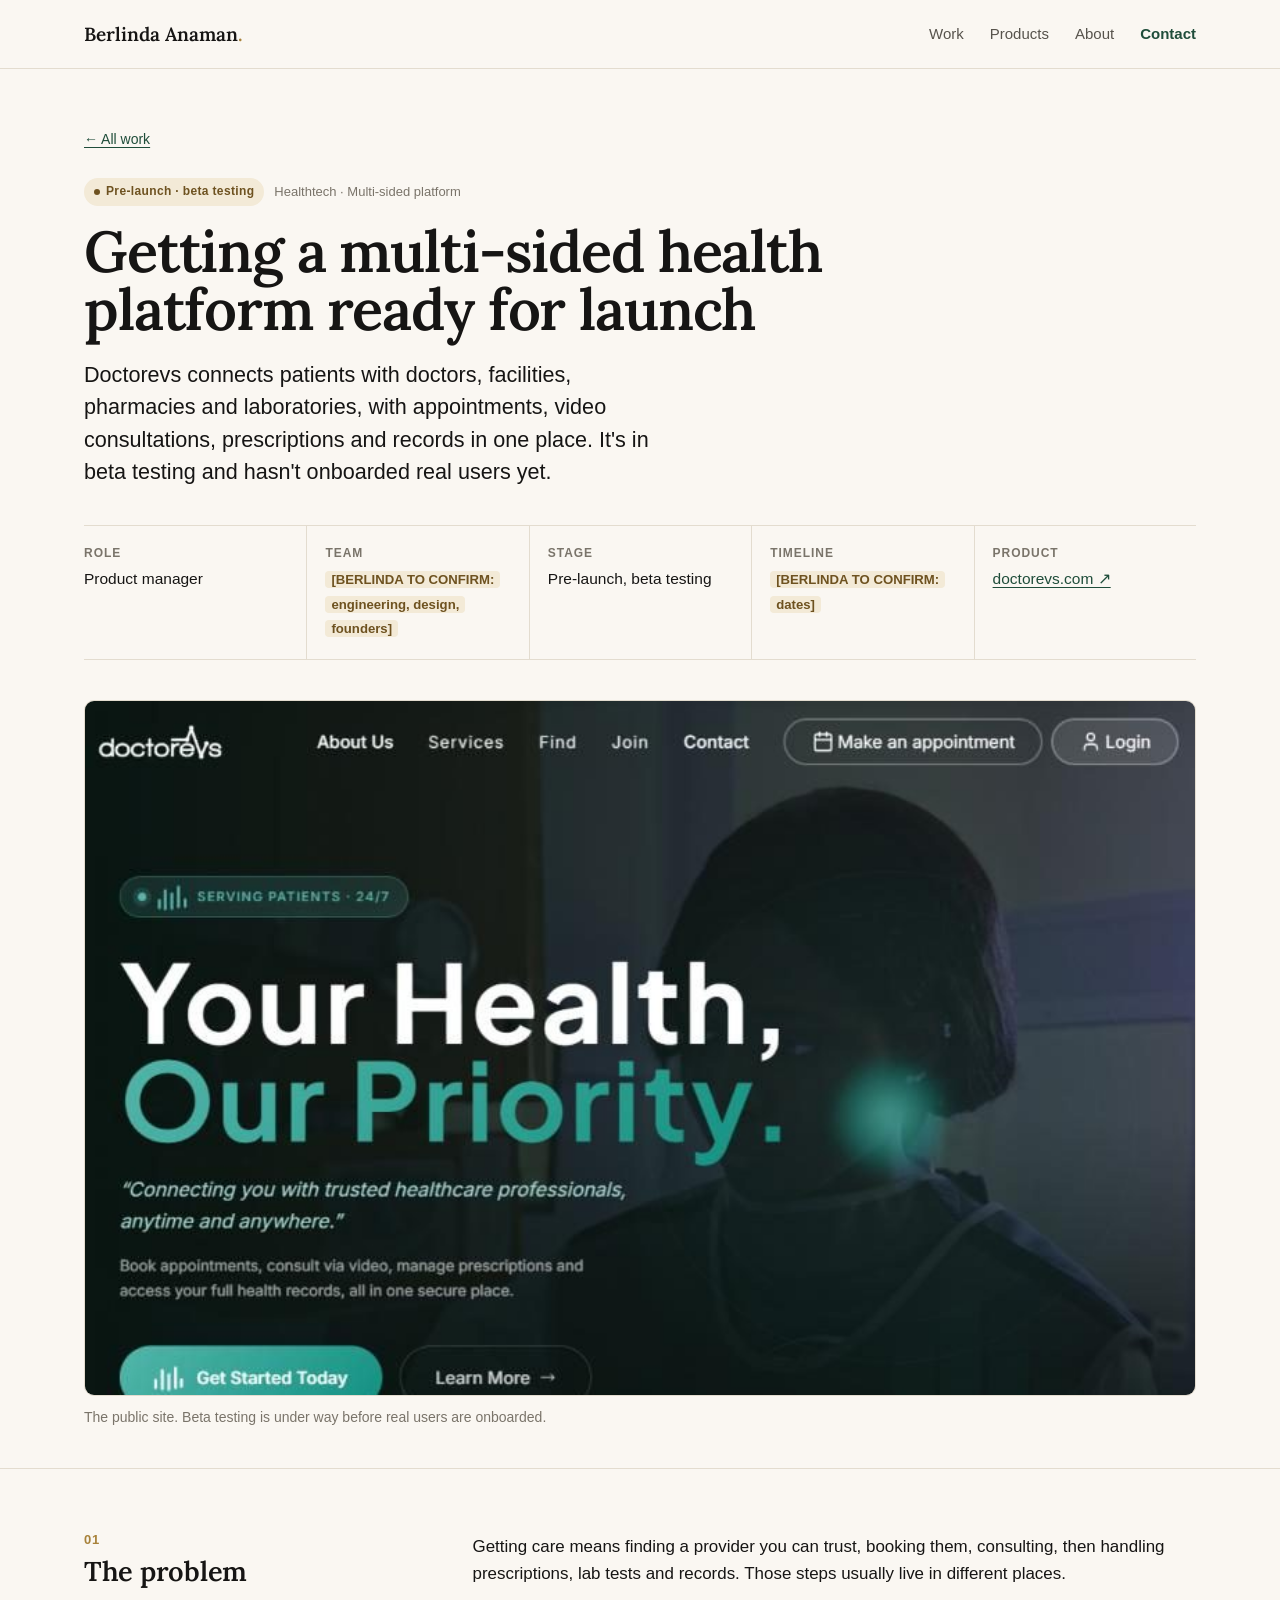
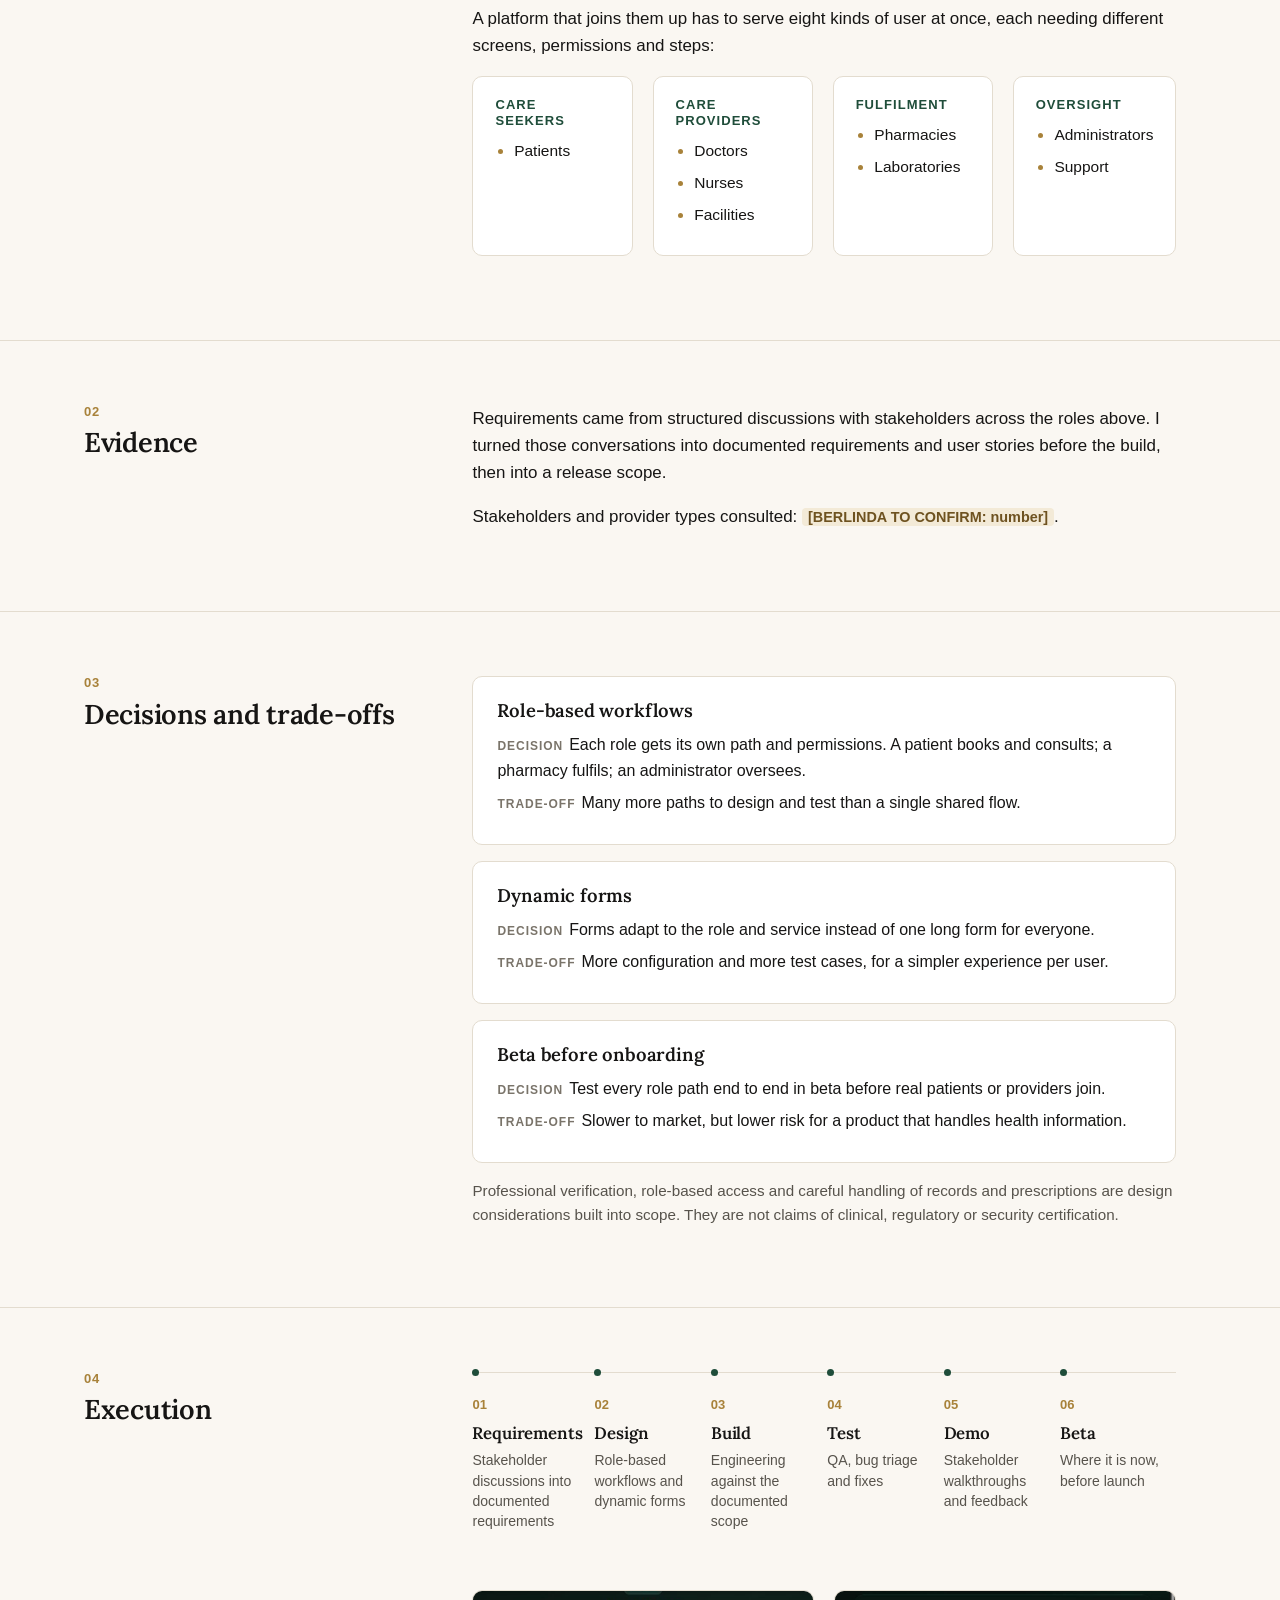
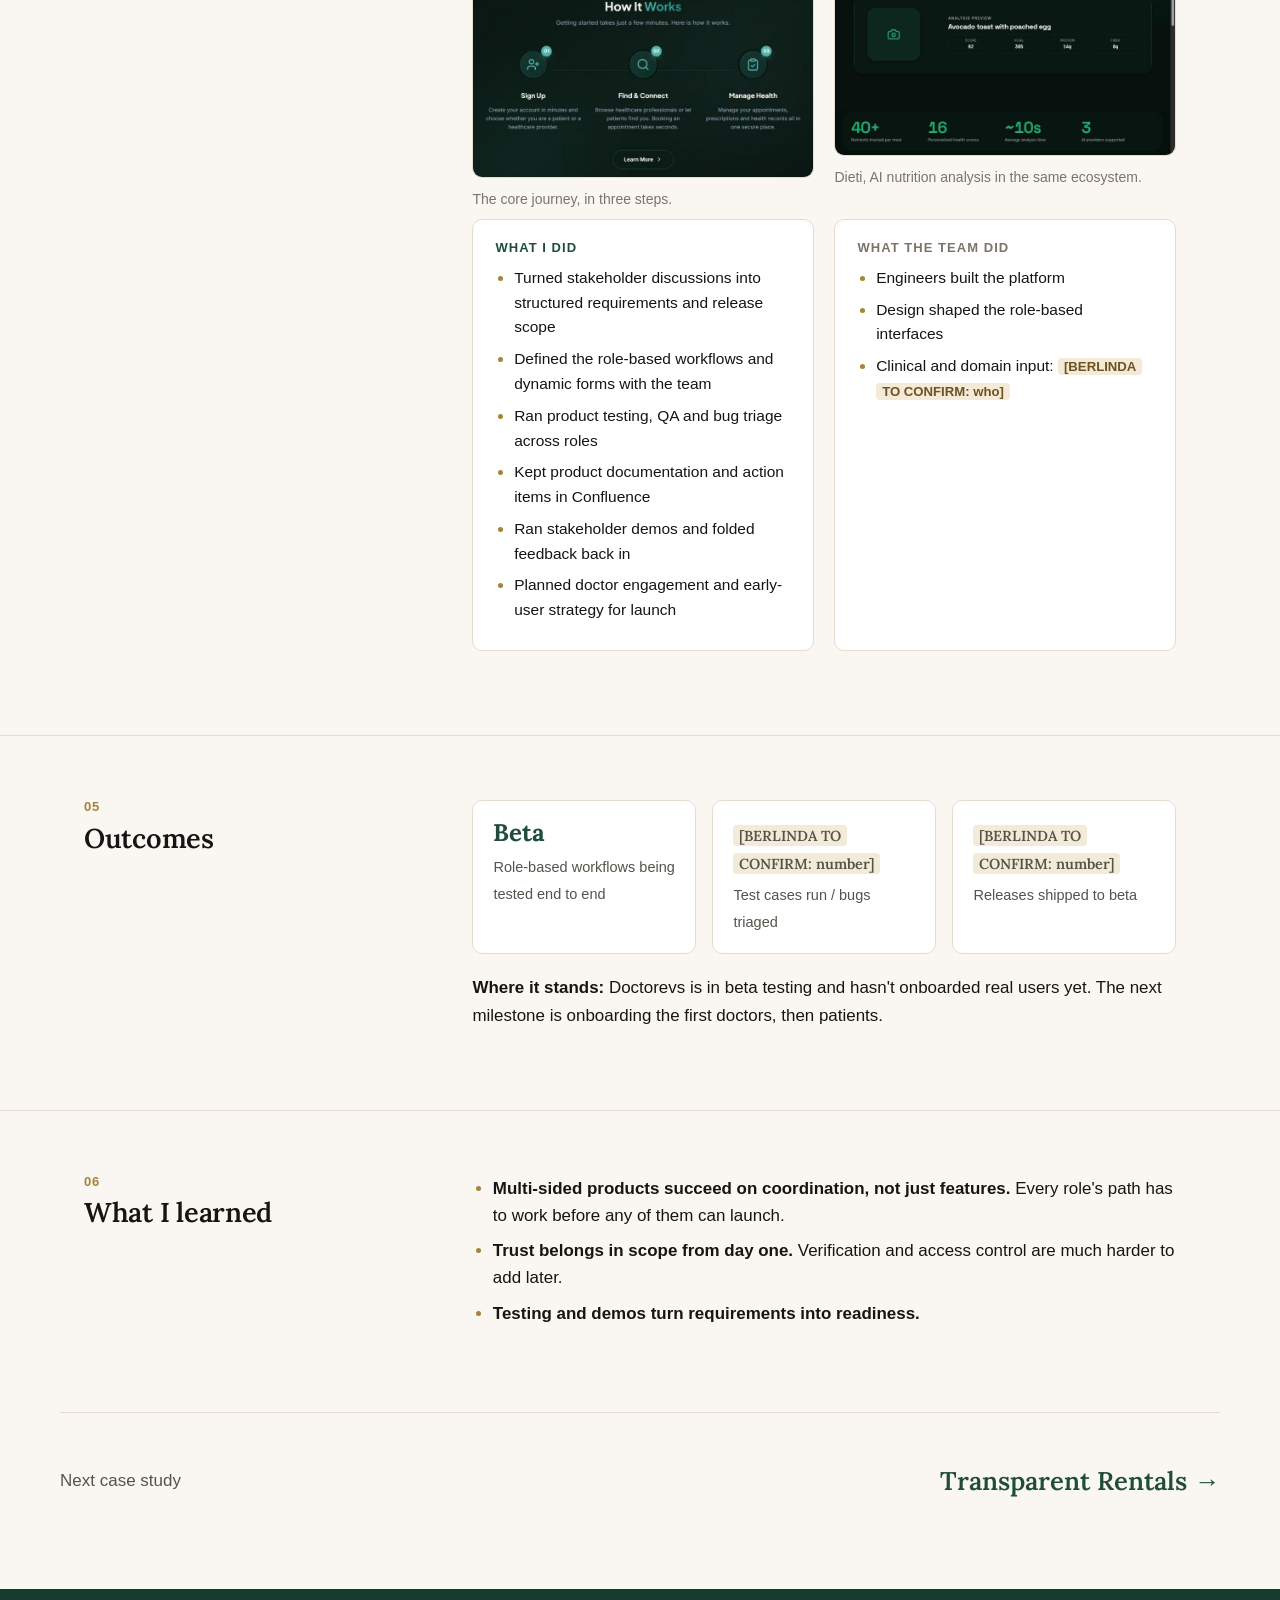
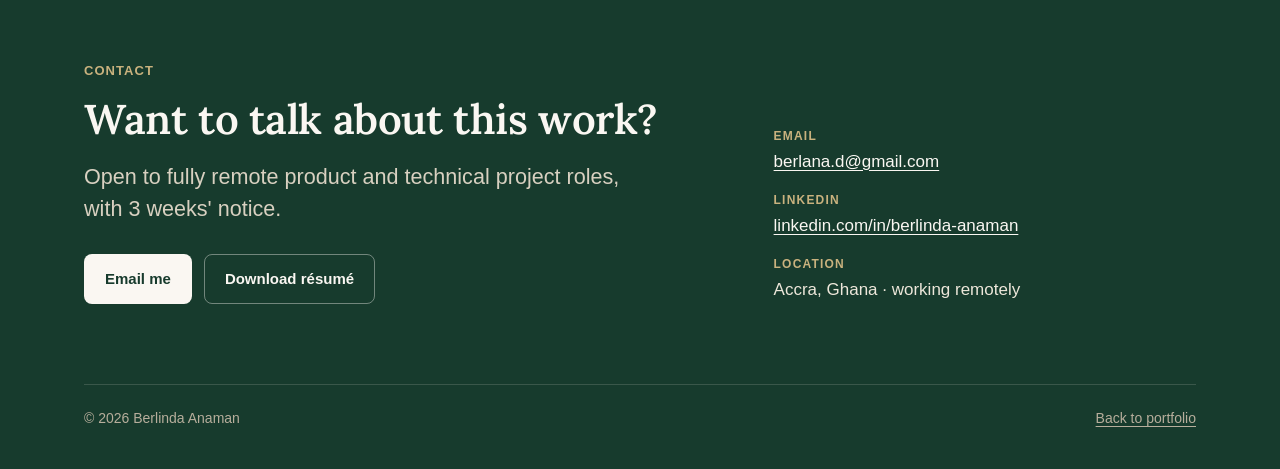
==== work/doctorevs/index.html @ 1538a053 "first commit" ====
<!doctype html>
<html lang="en">
<head>
<meta charset="utf-8">
<meta name="viewport" content="width=device-width, initial-scale=1">
<title>Doctorevs — Berlinda Anaman, PMP</title>
<meta name="description" content="Case study: product management for a multi-sided healthcare platform, from requirements through role-based workflows, testing and beta.">
<link rel="canonical" href="https://berlindaanaman.com/work/doctorevs/">
<meta name="theme-color" content="#FAF7F2">
<meta property="og:type" content="article">
<meta property="og:site_name" content="Berlinda Anaman">
<meta property="og:title" content="Doctorevs — Case study by Berlinda Anaman, PMP">
<meta property="og:description" content="Case study: product management for a multi-sided healthcare platform, from requirements through role-based workflows, testing and beta.">
<meta property="og:url" content="https://berlindaanaman.com/work/doctorevs/">
<meta property="og:image" content="https://berlindaanaman.com/assets/img/og.jpg">
<meta property="og:image:width" content="1200">
<meta property="og:image:height" content="630">
<meta name="twitter:card" content="summary_large_image">
<meta name="twitter:image" content="https://berlindaanaman.com/assets/img/og.jpg">
<link rel="icon" href="../../favicon.svg" type="image/svg+xml">
<link rel="apple-touch-icon" href="../../apple-touch-icon.png">
<link rel="preload" href="../../assets/fonts/lora-var.woff" as="font" type="font/woff" crossorigin>
<link rel="stylesheet" href="../../assets/css/style.css">
</head>
<body>
<a class="skip" href="#main">Skip to content</a>
<header class="site-header">
  <nav class="wrap nav" aria-label="Main">
    <a class="brand" href="../../">Berlinda Anaman<span>.</span></a>
    <ul>
      <li><a href="../../#work">Work</a></li>
      <li class="opt"><a href="../../#products">Products</a></li>
      <li><a href="../../#about">About</a></li>
      <li><a class="cta" href="#contact">Contact</a></li>
    </ul>
  </nav>
</header>
<main id="main">
<section class="cs-hero">
  <div class="wrap">
    <a class="crumb" href="../../#work">← All work</a>
    <div class="case-meta"><span class="badge pre">Pre-launch · beta testing</span><span class="sector">Healthtech · Multi-sided platform</span></div>
    <h1>Getting a multi-sided health platform ready for launch</h1>
    <p class="lede">Doctorevs connects patients with doctors, facilities, pharmacies and laboratories, with appointments, video consultations, prescriptions and records in one place. It's in beta testing and hasn't onboarded real users yet.</p>
    <dl class="facts"><div><dt>Role</dt><dd>Product manager</dd></div><div><dt>Team</dt><dd><span class="confirm">[BERLINDA TO CONFIRM: engineering, design, founders]</span></dd></div><div><dt>Stage</dt><dd>Pre-launch, beta testing</dd></div><div><dt>Timeline</dt><dd><span class="confirm">[BERLINDA TO CONFIRM: dates]</span></dd></div><div><dt>Product</dt><dd><a href="https://doctorevs.com/" target="_blank" rel="noopener">doctorevs.com ↗</a></dd></div></dl>
    <figure class="cs-figure" style="margin-top:40px">
      <div class="shot"><img src="../../assets/img/doctorevs.jpg" width="800" height="500" alt="Doctorevs homepage: book appointments, consult by video, manage prescriptions and health records"></div>
      <figcaption>The public site. Beta testing is under way before real users are onboarded.</figcaption>
    </figure>
  </div>
</section><section class="cs-section">
  <div class="wrap cs-grid">
    <h2><span class="num">01</span>The problem</h2>
    <div class="prose">
<p>Getting care means finding a provider you can trust, booking them, consulting, then handling prescriptions, lab tests and records. Those steps usually live in different places.</p>
<p>A platform that joins them up has to serve eight kinds of user at once, each needing different screens, permissions and steps:</p><div class="split eco">
<div><h3>Care seekers</h3><ul><li>Patients</li></ul></div>
<div><h3>Care providers</h3><ul><li>Doctors</li><li>Nurses</li><li>Facilities</li></ul></div>
<div><h3>Fulfilment</h3><ul><li>Pharmacies</li><li>Laboratories</li></ul></div>
<div><h3>Oversight</h3><ul><li>Administrators</li><li>Support</li></ul></div>
</div></div>
  </div>
</section><section class="cs-section">
  <div class="wrap cs-grid">
    <h2><span class="num">02</span>Evidence</h2>
    <div class="prose">
<p>Requirements came from structured discussions with stakeholders across the roles above. I turned those conversations into documented requirements and user stories before the build, then into a release scope.</p>
<p>Stakeholders and provider types consulted: <span class="confirm">[BERLINDA TO CONFIRM: number]</span>.</p></div>
  </div>
</section><section class="cs-section">
  <div class="wrap cs-grid">
    <h2><span class="num">03</span>Decisions and trade-offs</h2>
    <div class="prose"><div class="decision"><h3>Role-based workflows</h3><p><span class="k">Decision</span>Each role gets its own path and permissions. A patient books and consults; a pharmacy fulfils; an administrator oversees.</p><p><span class="k">Trade-off</span>Many more paths to design and test than a single shared flow.</p></div><div class="decision"><h3>Dynamic forms</h3><p><span class="k">Decision</span>Forms adapt to the role and service instead of one long form for everyone.</p><p><span class="k">Trade-off</span>More configuration and more test cases, for a simpler experience per user.</p></div><div class="decision"><h3>Beta before onboarding</h3><p><span class="k">Decision</span>Test every role path end to end in beta before real patients or providers join.</p><p><span class="k">Trade-off</span>Slower to market, but lower risk for a product that handles health information.</p></div><p class="muted" style="font-size:.95rem">Professional verification, role-based access and careful handling of records and prescriptions are design considerations built into scope. They are not claims of clinical, regulatory or security certification.</p></div>
  </div>
</section><section class="cs-section">
  <div class="wrap cs-grid">
    <h2><span class="num">04</span>Execution</h2>
    <div class="prose">
<ol class="steps six">
<li><h3>Requirements</h3><p>Stakeholder discussions into documented requirements</p></li>
<li><h3>Design</h3><p>Role-based workflows and dynamic forms</p></li>
<li><h3>Build</h3><p>Engineering against the documented scope</p></li>
<li><h3>Test</h3><p>QA, bug triage and fixes</p></li>
<li><h3>Demo</h3><p>Stakeholder walkthroughs and feedback</p></li>
<li><h3>Beta</h3><p>Where it is now, before launch</p></li>
</ol>
<div class="two-shots">
<figure><div class="shot"><img src="../../assets/img/doctorevs-how.jpg" width="800" height="438" alt="Doctorevs how it works: sign up, find and connect, manage health" loading="lazy"></div><figcaption>The core journey, in three steps.</figcaption></figure>
<figure><div class="shot"><img src="../../assets/img/dieti-analysis.jpg" width="800" height="385" alt="Dieti analysis preview showing a meal score, calories, protein and fibre" loading="lazy"></div><figcaption>Dieti, AI nutrition analysis in the same ecosystem.</figcaption></figure>
</div>
<div class="split"><div><h3>What I did</h3><ul><li>Turned stakeholder discussions into structured requirements and release scope</li><li>Defined the role-based workflows and dynamic forms with the team</li><li>Ran product testing, QA and bug triage across roles</li><li>Kept product documentation and action items in Confluence</li><li>Ran stakeholder demos and folded feedback back in</li><li>Planned doctor engagement and early-user strategy for launch</li></ul></div><div><h3 style="color:var(--faint)">What the team did</h3><ul><li>Engineers built the platform</li><li>Design shaped the role-based interfaces</li><li>Clinical and domain input: <span class="confirm">[BERLINDA TO CONFIRM: who]</span></li></ul></div></div></div>
  </div>
</section><section class="cs-section">
  <div class="wrap cs-grid">
    <h2><span class="num">05</span>Outcomes</h2>
    <div class="prose"><div class="outcomes"><div><b>Beta</b><span>Role-based workflows being tested end to end</span></div><div><b><span class="confirm">[BERLINDA TO CONFIRM: number]</span></b><span>Test cases run / bugs triaged</span></div><div><b><span class="confirm">[BERLINDA TO CONFIRM: number]</span></b><span>Releases shipped to beta</span></div></div>
<p><b>Where it stands:</b> Doctorevs is in beta testing and hasn't onboarded real users yet. The next milestone is onboarding the first doctors, then patients.</p></div>
  </div>
</section><section class="cs-section">
  <div class="wrap cs-grid">
    <h2><span class="num">06</span>What I learned</h2>
    <div class="prose">
<ul><li><b>Multi-sided products succeed on coordination, not just features.</b> Every role's path has to work before any of them can launch.</li>
<li><b>Trust belongs in scope from day one.</b> Verification and access control are much harder to add later.</li>
<li><b>Testing and demos turn requirements into readiness.</b></li></ul></div>
  </div>
</section><div class="wrap next"><span class="muted">Next case study</span><a class="big" href="../transparent-rentals/">Transparent Rentals →</a></div>
</main>
<footer id="contact" class="contact" style="padding-top:72px">
  <div class="wrap">
    <div class="contact-grid">
      <div>
        <p class="eyebrow" style="color:#C9B27E">Contact</p>
        <h2>Want to talk about this work?</h2>
        <p class="lede" style="margin-top:18px">Open to fully remote product and technical project roles, with 3 weeks' notice.</p>
        <div class="btns">
          <a class="btn btn-primary" href="mailto:berlana.d@gmail.com">Email me</a>
          <a class="btn btn-secondary" href="../../resume/Berlinda-Anaman-Resume.pdf" download>Download résumé</a>
        </div>
      </div>
      <dl>
        <div><dt>Email</dt><dd><a href="mailto:berlana.d@gmail.com">berlana.d@gmail.com</a></dd></div>
        <div><dt>LinkedIn</dt><dd><a href="https://www.linkedin.com/in/berlinda-anaman/" target="_blank" rel="noopener">linkedin.com/in/berlinda-anaman</a></dd></div>
        <div><dt>Location</dt><dd>Accra, Ghana · working remotely</dd></div>
      </dl>
    </div>
    <div class="foot"><span>© 2026 Berlinda Anaman</span><a href="../../">Back to portfolio</a></div>
  </div>
</footer>
<script defer src="/_vercel/insights/script.js"></script>
</body>
</html>
---- assets/css/style.css ----
/* Berlinda Anaman — portfolio
   Warm white / near-black / deep green / restrained gold */

@font-face{font-family:"Lora";src:url("../fonts/lora-var.woff") format("woff");font-weight:400 700;font-style:normal;font-display:swap}
@font-face{font-family:"Lora";src:url("../fonts/lora-italic-var.woff") format("woff");font-weight:400 700;font-style:italic;font-display:swap}

:root{
  --bg:#FAF7F2;
  --surface:#F2EDE4;
  --card:#FFFFFF;
  --ink:#161514;
  --muted:#57534C;
  --faint:#7A746A;
  --green:#1F4D3A;
  --green-ink:#173B2D;
  --green-soft:#E3ECE6;
  --gold:#A8823A;
  --gold-soft:#F3EAD7;
  --rule:#E3DCCF;
  --serif:"Lora",Georgia,"Times New Roman",serif;
  --sans:-apple-system,BlinkMacSystemFont,"Segoe UI",Roboto,"Helvetica Neue",Arial,sans-serif;
  --wrap:1160px;
  --radius:10px;
}

*{box-sizing:border-box}
html{-webkit-text-size-adjust:100%;scroll-behavior:smooth;scroll-padding-top:84px}
@media (prefers-reduced-motion:reduce){html{scroll-behavior:auto}*{transition:none!important}}
body{margin:0;background:var(--bg);color:var(--ink);font-family:var(--sans);font-size:17px;line-height:1.6;-webkit-font-smoothing:antialiased;text-rendering:optimizeLegibility}
img{max-width:100%;display:block;height:auto}
a{color:var(--green);text-underline-offset:3px;text-decoration-thickness:1px}
a:hover{color:var(--green-ink)}
:focus-visible{outline:2px solid var(--green);outline-offset:3px;border-radius:4px}
.wrap{max-width:var(--wrap);margin:0 auto;padding:0 24px}
.skip{position:absolute;left:-9999px;top:8px;background:var(--green);color:#fff;padding:8px 14px;border-radius:6px;z-index:100}
.skip:focus{left:16px}

/* Header */
.site-header{position:sticky;top:0;z-index:50;background:rgba(250,247,242,.92);backdrop-filter:saturate(140%) blur(8px);-webkit-backdrop-filter:saturate(140%) blur(8px);border-bottom:1px solid var(--rule)}
.nav{display:flex;align-items:center;justify-content:space-between;gap:16px;height:68px}
.brand{font-family:var(--serif);font-weight:600;font-size:19px;color:var(--ink);text-decoration:none;white-space:nowrap}
.brand span{color:var(--gold)}
.nav ul{display:flex;align-items:center;gap:26px;list-style:none;margin:0;padding:0;font-size:15px}
.nav ul a{color:var(--muted);text-decoration:none}
.nav ul a:hover{color:var(--ink)}
.nav .cta{color:var(--green);font-weight:600}
@media (max-width:820px){.nav ul li.opt{display:none}.nav ul{gap:18px}}
@media (max-width:420px){.brand{font-size:17px}.nav ul{font-size:14px;gap:14px}}

/* Type */
h1,h2,h3{font-family:var(--serif);font-weight:600;letter-spacing:-.01em;color:var(--ink);margin:0}
h1{font-size:clamp(2.6rem,6vw,4.3rem);line-height:1.02;letter-spacing:-.02em}
h2{font-size:clamp(1.9rem,3.6vw,2.6rem);line-height:1.12}
h3{font-size:1.35rem;line-height:1.25}
p{margin:0 0 1em}
.eyebrow{font-size:13px;font-weight:600;letter-spacing:.08em;text-transform:uppercase;color:var(--green);margin:0 0 14px}
.lede{font-size:clamp(1.15rem,2vw,1.35rem);line-height:1.5;color:var(--ink);max-width:36rem}
.muted{color:var(--muted)}

/* Buttons */
.btns{display:flex;flex-wrap:wrap;gap:12px;margin-top:28px}
.btn{display:inline-flex;align-items:center;gap:8px;padding:12px 20px;border-radius:8px;font-weight:600;font-size:15px;text-decoration:none;border:1px solid transparent;transition:background .15s,border-color .15s,color .15s}
.btn-primary{background:var(--green);color:#fff}
.btn-primary:hover{background:var(--green-ink);color:#fff}
.btn-secondary{background:transparent;color:var(--ink);border-color:#CFC6B6}
.btn-secondary:hover{border-color:var(--ink);color:var(--ink)}
.btn-text{padding-left:4px;padding-right:4px;color:var(--green)}

/* Sections */
section{padding:88px 0}
.section-head{display:flex;justify-content:space-between;align-items:flex-end;gap:24px;margin-bottom:40px;flex-wrap:wrap}
.section-head p{max-width:34rem;margin:12px 0 0;color:var(--muted)}
.band{background:var(--surface);border-top:1px solid var(--rule);border-bottom:1px solid var(--rule)}

/* Hero */
.hero{padding:72px 0 56px}
.hero-grid{display:grid;grid-template-columns:1.25fr .75fr;gap:64px;align-items:center}
.hero h1{margin-bottom:22px}
.hero .support{color:var(--muted);max-width:34rem;margin-top:16px}
.avail{display:inline-flex;align-items:center;gap:10px;font-size:14px;color:var(--muted);margin-bottom:22px}
.avail i{width:8px;height:8px;border-radius:50%;background:#2E8B57;box-shadow:0 0 0 4px rgba(46,139,87,.15)}
.portrait{position:relative;justify-self:end;width:100%;max-width:380px}
.portrait img{border-radius:6px;aspect-ratio:4/5;object-fit:cover;object-position:50% 15%;position:relative;z-index:1}
.portrait::after{content:"";position:absolute;inset:14px -14px -14px 14px;border:1px solid var(--gold);border-radius:6px}
.proof{display:grid;grid-template-columns:repeat(3,1fr);gap:0;margin-top:64px;border-top:1px solid var(--rule)}
.proof div{padding:22px 24px 0 0}
.proof div+div{padding-left:24px;border-left:1px solid var(--rule)}
.proof b{display:block;font-family:var(--serif);font-weight:600;font-size:1.1rem;margin-bottom:4px}
.proof span{font-size:15px;color:var(--muted)}
@media (max-width:900px){
  .hero-grid{grid-template-columns:1fr;gap:40px}
  .portrait{justify-self:start;max-width:200px;order:-1}
  .proof{grid-template-columns:1fr}
  .proof div,.proof div+div{padding:18px 0;border-left:0;border-bottom:1px solid var(--rule)}
}

/* Impact */
.impact{display:grid;grid-template-columns:repeat(4,1fr);gap:24px}
.impact div{border-top:2px solid var(--green);padding-top:18px}
.impact b{display:block;font-family:var(--serif);font-weight:600;font-size:clamp(2.4rem,4.5vw,3.3rem);line-height:1;color:var(--green);margin-bottom:10px}
.impact span{display:block;color:var(--muted);font-size:15px;line-height:1.45}
@media (max-width:900px){.impact{grid-template-columns:1fr 1fr}}
@media (max-width:480px){.impact{grid-template-columns:1fr}}

/* Badges */
.badge{display:inline-flex;align-items:center;gap:6px;font-size:12px;font-weight:600;letter-spacing:.03em;padding:4px 10px;border-radius:999px;background:var(--green-soft);color:var(--green-ink);white-space:nowrap}
.badge::before{content:"";width:6px;height:6px;border-radius:50%;background:currentColor}
.badge.pre{background:var(--gold-soft);color:#6E5220}
.badge.poc{background:#ECE9E3;color:#4A463F}
.sector{font-size:13px;color:var(--faint)}

/* Featured cases */
.case{display:grid;grid-template-columns:1.15fr .85fr;gap:0;background:var(--card);border:1px solid var(--rule);border-radius:var(--radius);overflow:hidden;margin-bottom:28px}
.case:nth-child(even){grid-template-columns:.85fr 1.15fr}
.case:nth-child(even) .case-media{order:2}
.case-media{background:#111;min-height:100%}
.case-media img{width:100%;height:100%;object-fit:cover;object-position:left top;aspect-ratio:16/10}
.case-body{padding:38px 40px;display:flex;flex-direction:column}
.case-meta{display:flex;flex-wrap:wrap;align-items:center;gap:10px;margin-bottom:16px}
.case-body h3{font-size:1.75rem;margin-bottom:18px}
.case dl{margin:0 0 26px;display:grid;gap:14px}
.case dt{font-size:12px;font-weight:600;letter-spacing:.08em;text-transform:uppercase;color:var(--faint);margin-bottom:2px}
.case dd{margin:0;font-size:16px}
.case .links{margin-top:auto;display:flex;flex-wrap:wrap;gap:18px;align-items:center}
.case .links a{font-weight:600;font-size:15px}
@media (max-width:900px){.case,.case:nth-child(even){grid-template-columns:1fr}.case:nth-child(even) .case-media{order:0}.case-body{padding:28px 24px}}

/* Gallery */
.gallery{display:grid;grid-template-columns:repeat(3,1fr);gap:24px}
.tile{background:var(--card);border:1px solid var(--rule);border-radius:var(--radius);overflow:hidden;display:flex;flex-direction:column}
.tile-media{aspect-ratio:16/10;background:#1b1b1b;overflow:hidden}
.tile-media img{width:100%;height:100%;object-fit:cover;object-position:top}
.tile-media.type{display:flex;align-items:flex-end;padding:22px;background:linear-gradient(160deg,#1F4D3A,#12291F)}
.tile-media.type span{font-family:var(--serif);color:#FAF7F2;font-size:1.6rem;line-height:1.1}
.tile-media.type small{display:block;font-family:var(--sans);font-size:13px;color:#CBBE9F;margin-top:6px}
.tile-body{padding:20px 22px 22px;display:flex;flex-direction:column;flex:1}
.tile-top{display:flex;justify-content:space-between;align-items:center;gap:10px;margin-bottom:10px}
.tile h3{font-size:1.2rem;margin-bottom:6px}
.tile p{font-size:15px;color:var(--muted);margin-bottom:12px}
.tile .role{font-size:14px;color:var(--ink);border-top:1px solid var(--rule);padding-top:12px;margin-bottom:14px}
.tile .role b{font-weight:600}
.tile .go{margin-top:auto;font-size:15px;font-weight:600}
.tile .go.none{color:var(--faint);font-weight:500}
@media (max-width:980px){.gallery{grid-template-columns:1fr 1fr}}
@media (max-width:600px){.gallery{grid-template-columns:1fr}}

/* How I work */
.steps{display:grid;grid-template-columns:repeat(7,1fr);gap:0;list-style:none;margin:0;padding:0;counter-reset:s;border-top:1px solid var(--rule)}
.steps li{padding:22px 18px 0 0;counter-increment:s;position:relative}
.steps li::before{content:counter(s,decimal-leading-zero);display:block;font-size:13px;font-weight:600;color:var(--gold);margin-bottom:8px}
.steps li::after{content:"";position:absolute;top:-4px;left:0;width:7px;height:7px;border-radius:50%;background:var(--green)}
.steps h3{font-size:1.15rem;margin-bottom:8px}
.steps p{font-size:14.5px;color:var(--muted);line-height:1.5}
@media (max-width:1060px){.steps{grid-template-columns:repeat(4,1fr);row-gap:28px}}
@media (max-width:640px){.steps{grid-template-columns:1fr;border-top:0;border-left:1px solid var(--rule);padding-left:22px}.steps li{padding:0 0 22px}.steps li::after{top:6px;left:-26px}}

/* Toolkit */
.toolkit{display:grid;grid-template-columns:repeat(5,1fr);gap:28px}
.toolkit h3{font-family:var(--sans);font-size:13px;font-weight:600;letter-spacing:.08em;text-transform:uppercase;color:var(--green);margin-bottom:14px;padding-bottom:10px;border-bottom:1px solid var(--rule)}
.toolkit ul{list-style:none;margin:0;padding:0;font-size:15px;line-height:1.5}
.toolkit li{padding:5px 0}
@media (max-width:980px){.toolkit{grid-template-columns:1fr 1fr 1fr}}
@media (max-width:600px){.toolkit{grid-template-columns:1fr 1fr}}

/* About */
.about{display:grid;grid-template-columns:.8fr 1.2fr;gap:64px;align-items:start}
.about .body p{font-size:1.08rem;max-width:40rem}
.creds{list-style:none;padding:0;margin:26px 0 0;display:grid;gap:10px;font-size:15px}
.creds li{display:flex;gap:12px}
.creds li b{min-width:9.5rem;font-weight:600}
@media (max-width:900px){.about{grid-template-columns:1fr;gap:20px}.creds li{flex-direction:column;gap:0}}

/* Contact */
.contact{background:var(--green-ink);color:#EDE7DA;padding:96px 0 40px}
.contact h2{color:#FAF7F2;max-width:40rem}
.contact .lede{color:#D8D0C0}
.contact-grid{display:grid;grid-template-columns:1.2fr .8fr;gap:56px;align-items:end}
.contact dl{margin:0;display:grid;gap:16px}
.contact dt{font-size:12px;font-weight:600;letter-spacing:.1em;text-transform:uppercase;color:#C9B27E}
.contact dd{margin:2px 0 0;font-size:17px}
.contact a{color:#FAF7F2}
.contact a:hover{color:#E8D6AC}
.contact .btn-primary{background:#FAF7F2;color:var(--green-ink)}
.contact .btn-primary:hover{background:#fff;color:var(--green-ink)}
.contact .btn-secondary{border-color:rgba(250,247,242,.4);color:#FAF7F2}
.contact .btn-secondary:hover{border-color:#FAF7F2}
.foot{display:flex;justify-content:space-between;gap:16px;flex-wrap:wrap;margin-top:80px;padding-top:22px;border-top:1px solid rgba(250,247,242,.15);font-size:14px;color:#B7AE9C}
.foot a{color:#B7AE9C}
@media (max-width:900px){.contact-grid{grid-template-columns:1fr;gap:36px}}

/* Case study pages */
.cs-hero{padding:56px 0 40px}
.crumb{font-size:14px;margin-bottom:28px;display:inline-block}
.cs-hero h1{font-size:clamp(2.3rem,5vw,3.6rem);max-width:52rem;margin:14px 0 20px}
.facts{display:grid;grid-template-columns:repeat(5,1fr);gap:0;border-top:1px solid var(--rule);border-bottom:1px solid var(--rule);margin-top:36px}
.facts div{padding:18px 18px 18px 0}
.facts div+div{padding-left:18px;border-left:1px solid var(--rule)}
.facts dt{font-size:12px;font-weight:600;letter-spacing:.08em;text-transform:uppercase;color:var(--faint)}
.facts dd{margin:4px 0 0;font-size:15.5px}
@media (max-width:900px){.facts{grid-template-columns:1fr 1fr}.facts div,.facts div+div{padding:14px 12px 14px 0;border-left:0;border-bottom:1px solid var(--rule)}}
.shot{margin:0;border-radius:var(--radius);overflow:hidden;border:1px solid var(--rule);background:#111}
.shot img{width:100%}
figure figcaption{font-size:14px;color:var(--faint);margin-top:10px}
.cs-figure{margin:8px 0 0}
.cs-section{padding:64px 0;border-top:1px solid var(--rule)}
.cs-grid{display:grid;grid-template-columns:.32fr .68fr;gap:48px}
.cs-grid h2{font-size:1.7rem;position:sticky;top:96px;align-self:start}
.cs-grid .num{display:block;font-family:var(--sans);font-size:13px;font-weight:600;color:var(--gold);letter-spacing:.06em;margin-bottom:8px}
.prose{max-width:44rem}
.prose p,.prose li{font-size:1.06rem}
.prose ul{padding-left:1.2em;margin:0 0 1.2em}
.prose li{margin-bottom:.5em}
.prose li::marker{color:var(--gold)}
.prose h3{font-size:1.2rem;margin:1.6em 0 .6em}
.decision{background:var(--card);border:1px solid var(--rule);border-radius:var(--radius);padding:22px 24px;margin:0 0 16px}
.decision h3{font-size:1.15rem;margin:0 0 10px}
.decision p{font-size:1rem;margin:0 0 .4em}
.decision .k{font-size:12px;font-weight:600;letter-spacing:.08em;text-transform:uppercase;color:var(--faint);margin-right:6px}
.split{display:grid;grid-template-columns:1fr 1fr;gap:20px;margin:0 0 1.2em}
.split > div{background:var(--card);border:1px solid var(--rule);border-radius:var(--radius);padding:20px 22px}
.split h3{font-family:var(--sans);font-size:13px;font-weight:600;letter-spacing:.08em;text-transform:uppercase;color:var(--green);margin:0 0 10px}
.split.we h3{color:var(--faint)}
.split ul{margin:0;padding-left:1.1em}
.split li{font-size:15.5px;margin-bottom:.45em}
.outcomes{display:grid;grid-template-columns:repeat(3,1fr);gap:16px;margin:0 0 1.2em}
.outcomes div{background:var(--card);border:1px solid var(--rule);border-radius:var(--radius);padding:18px 20px}
.outcomes b{display:block;font-family:var(--serif);font-size:1.5rem;color:var(--green);line-height:1.15;margin-bottom:6px}
.outcomes span{font-size:14.5px;color:var(--muted)}
.two-shots{display:grid;grid-template-columns:1fr 1fr;gap:20px;margin:0 0 8px}
.confirm{background:var(--gold-soft);color:#6E5220;font-size:.85em;font-weight:600;padding:1px 6px;border-radius:4px;overflow-wrap:anywhere;-webkit-box-decoration-break:clone;box-decoration-break:clone}
table.plain{width:100%;border-collapse:collapse;font-size:15.5px;margin:0 0 1.2em;background:var(--card);border:1px solid var(--rule);border-radius:var(--radius);overflow:hidden}
table.plain th,table.plain td{text-align:left;padding:11px 16px;border-bottom:1px solid var(--rule)}
table.plain th{font-size:12px;letter-spacing:.08em;text-transform:uppercase;color:var(--faint);font-weight:600;background:var(--surface)}
table.plain td:last-child,table.plain th:last-child{text-align:right}
table.plain tr:last-child td{border-bottom:0}
.next{display:flex;justify-content:space-between;align-items:center;gap:20px;flex-wrap:wrap;padding:48px 0 88px;border-top:1px solid var(--rule)}
.next a.big{font-family:var(--serif);font-size:1.6rem;font-weight:600;text-decoration:none}
@media (max-width:900px){.cs-grid{grid-template-columns:1fr;gap:18px}.cs-grid h2{position:static}.split,.two-shots{grid-template-columns:1fr}.outcomes{grid-template-columns:1fr}}

/* 404 */
.nf{min-height:70vh;display:flex;align-items:center}

/* Ecosystem + six-step timeline (case pages) */
.split.eco{grid-template-columns:repeat(4,1fr)}
.steps.six{grid-template-columns:repeat(6,1fr);margin-bottom:36px}
@media (max-width:900px){.split.eco{grid-template-columns:1fr 1fr}.steps.six{grid-template-columns:repeat(3,1fr);row-gap:28px}}
@media (max-width:640px){.steps.six{grid-template-columns:1fr}}
figure{margin:0}
.two-shots figure{margin:0}
.prose .steps.six p{font-size:14px;line-height:1.45}
.prose .steps.six h3{font-size:1.05rem;margin:0 0 6px}
.prose .steps.six li{padding-right:12px}
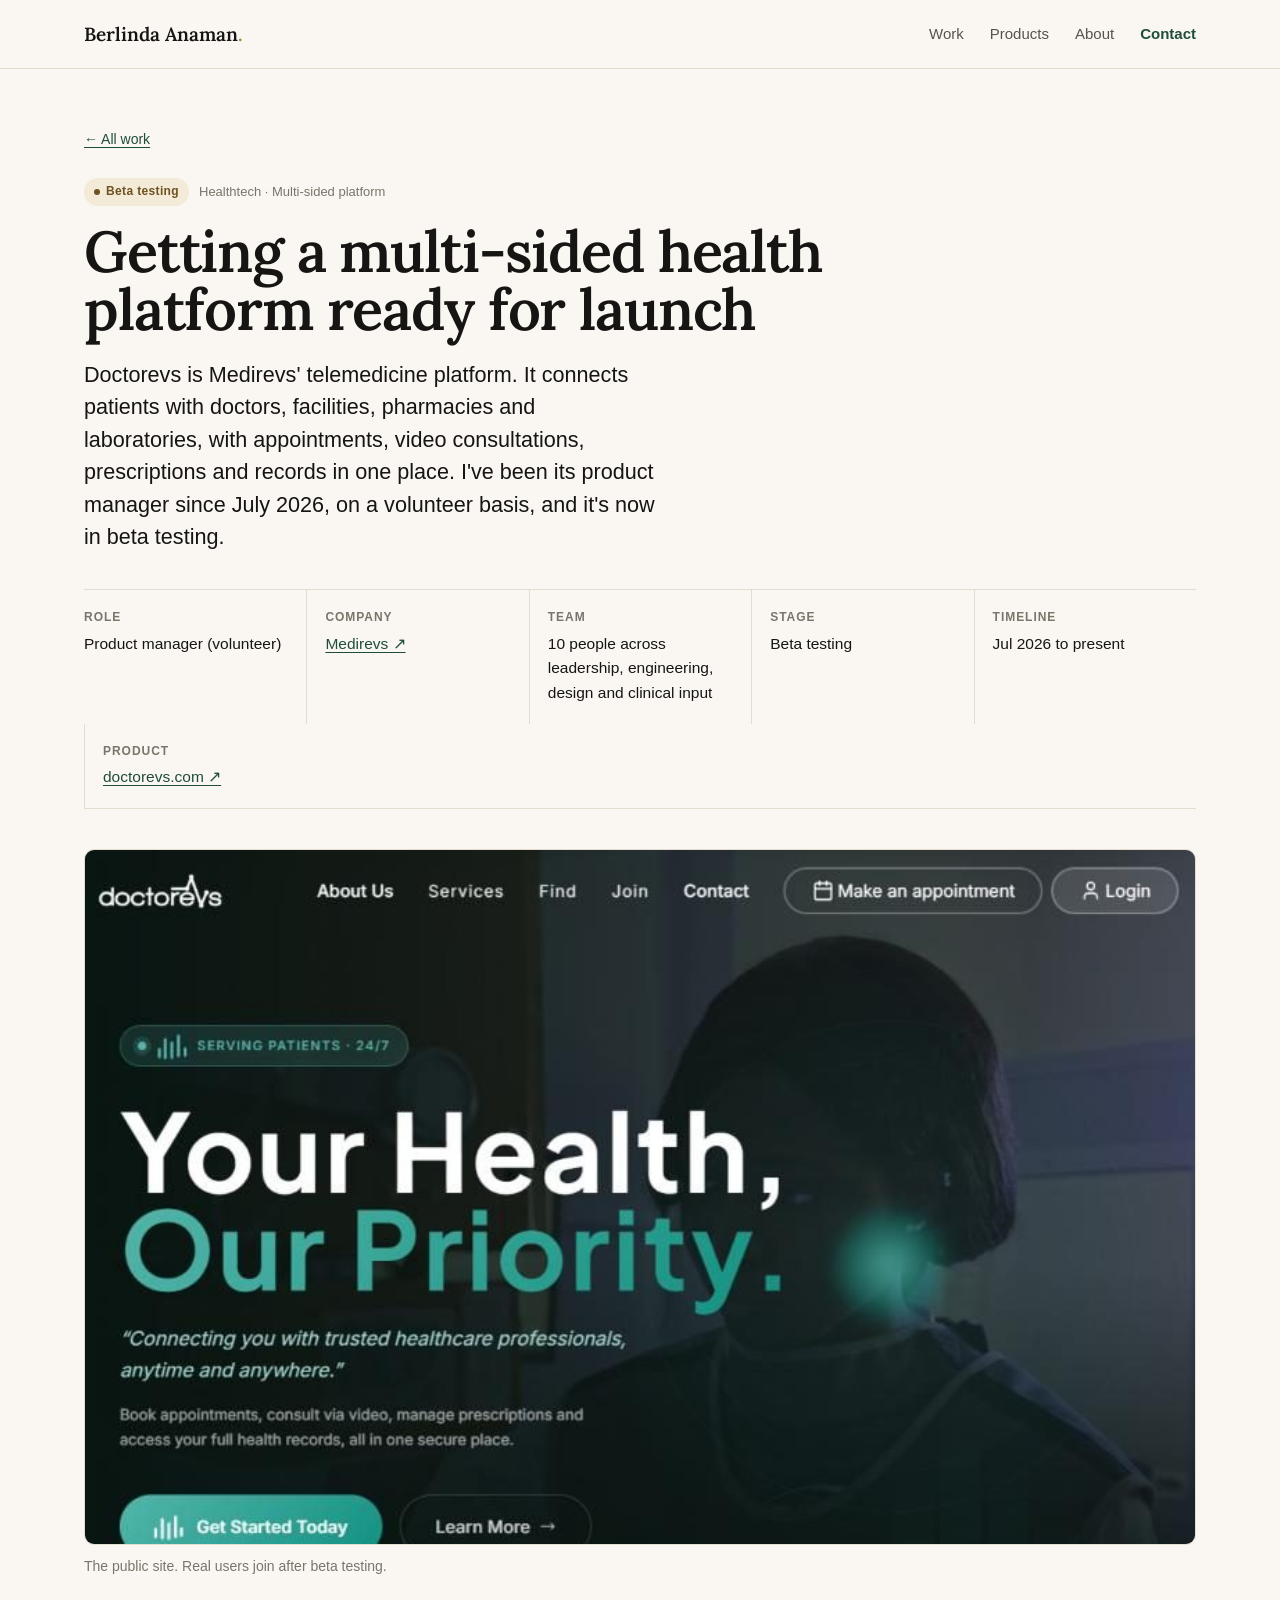
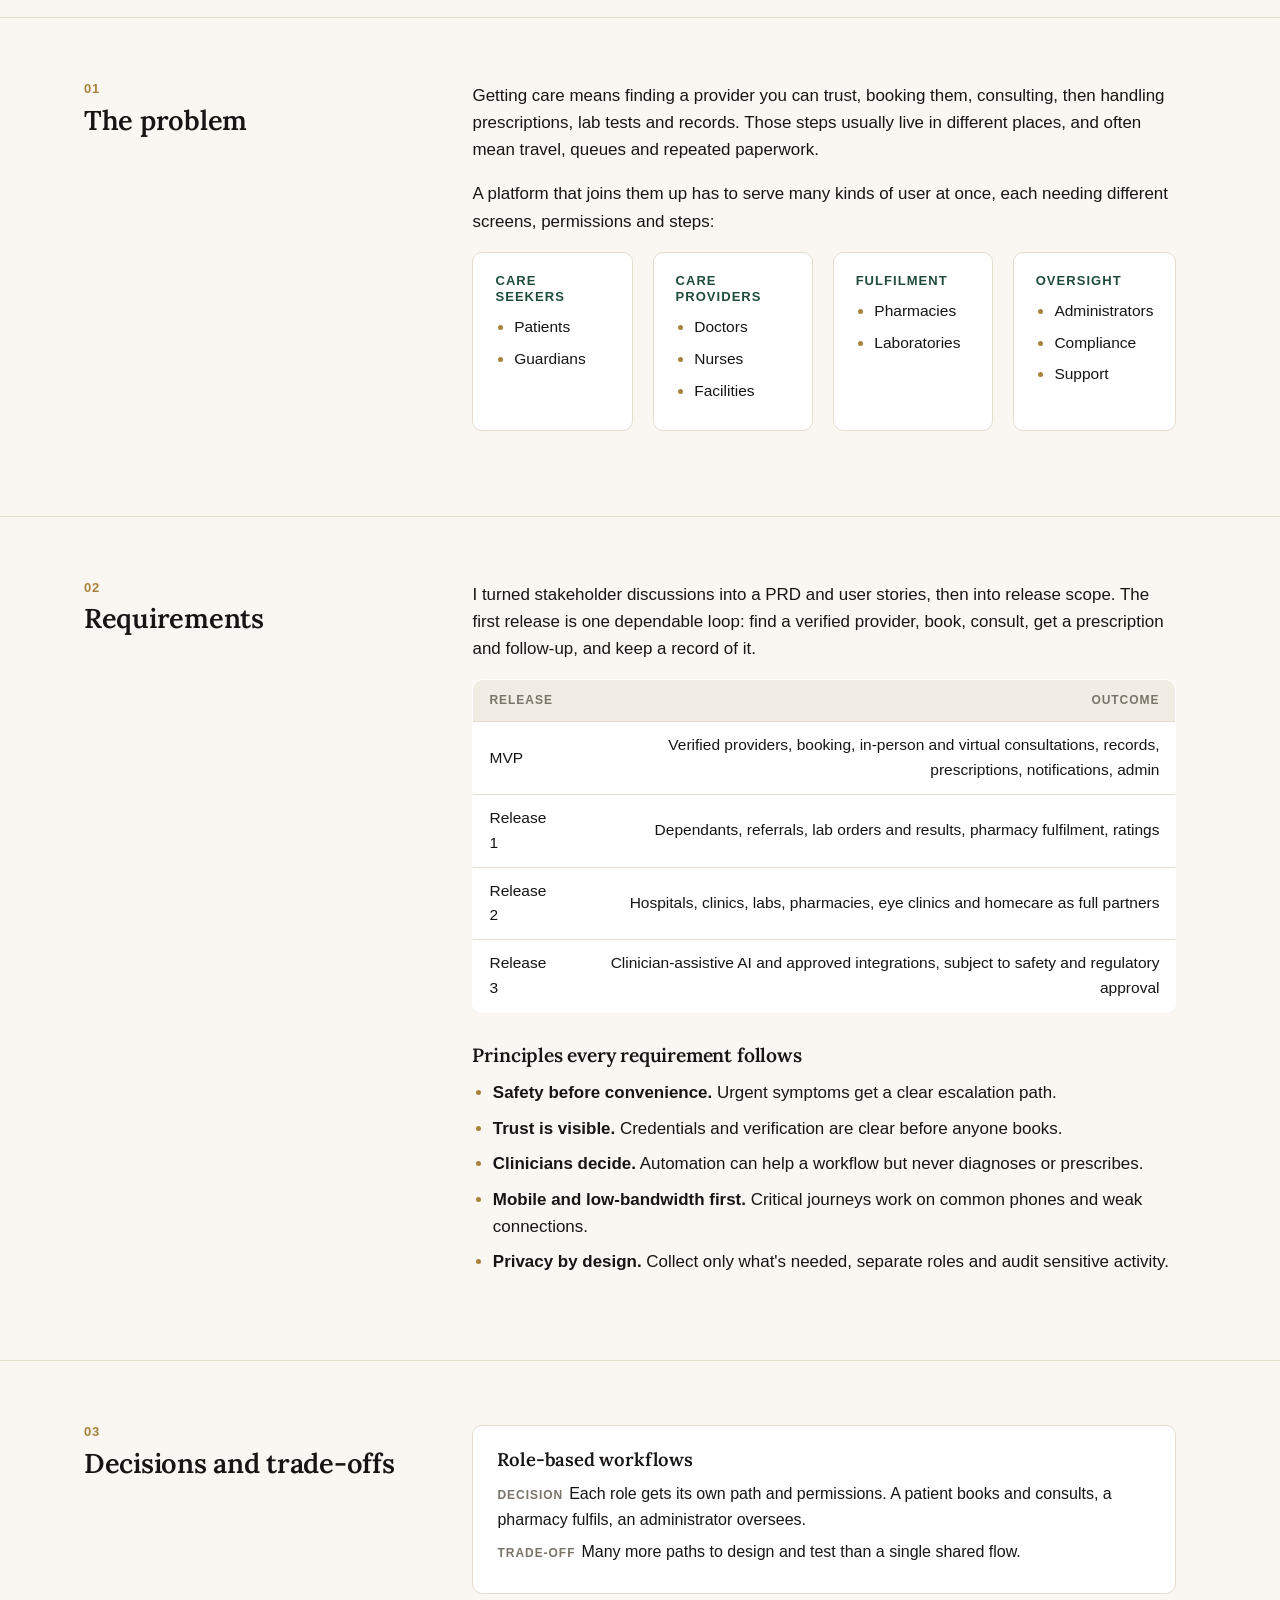
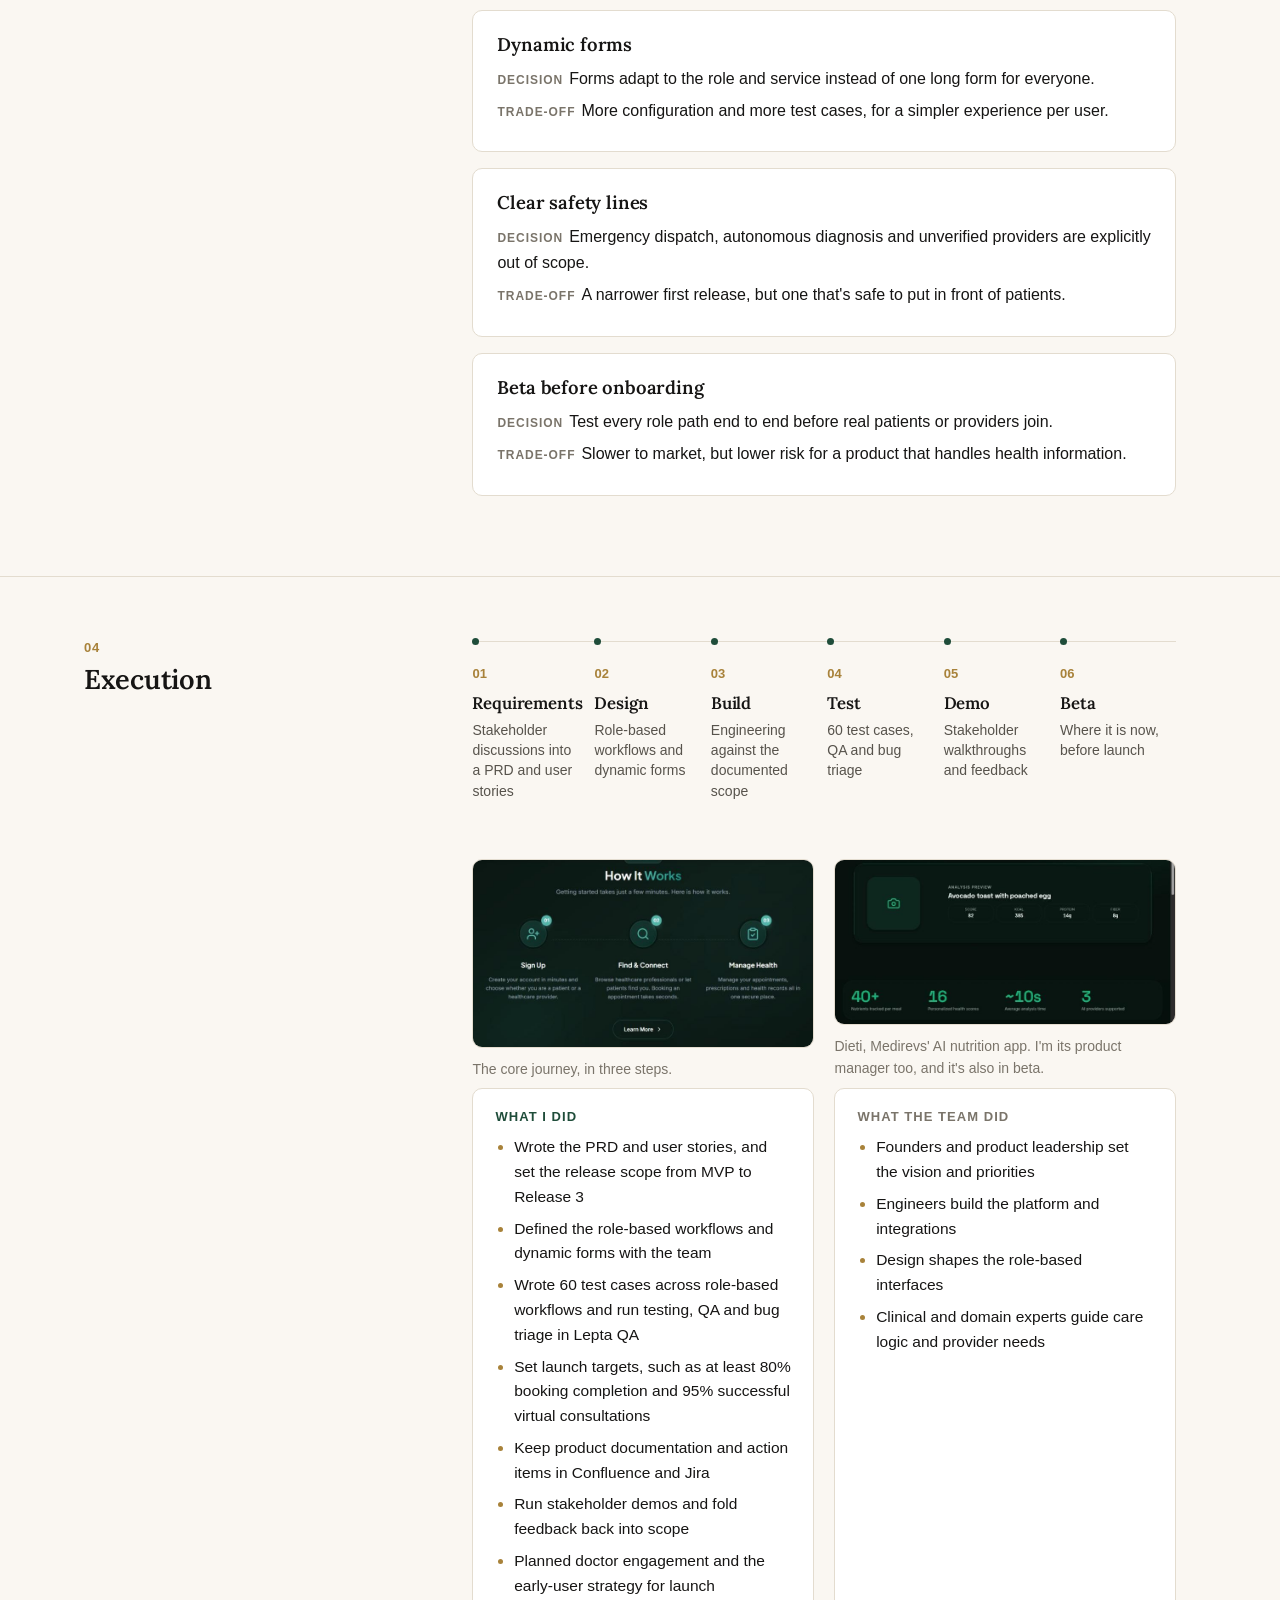
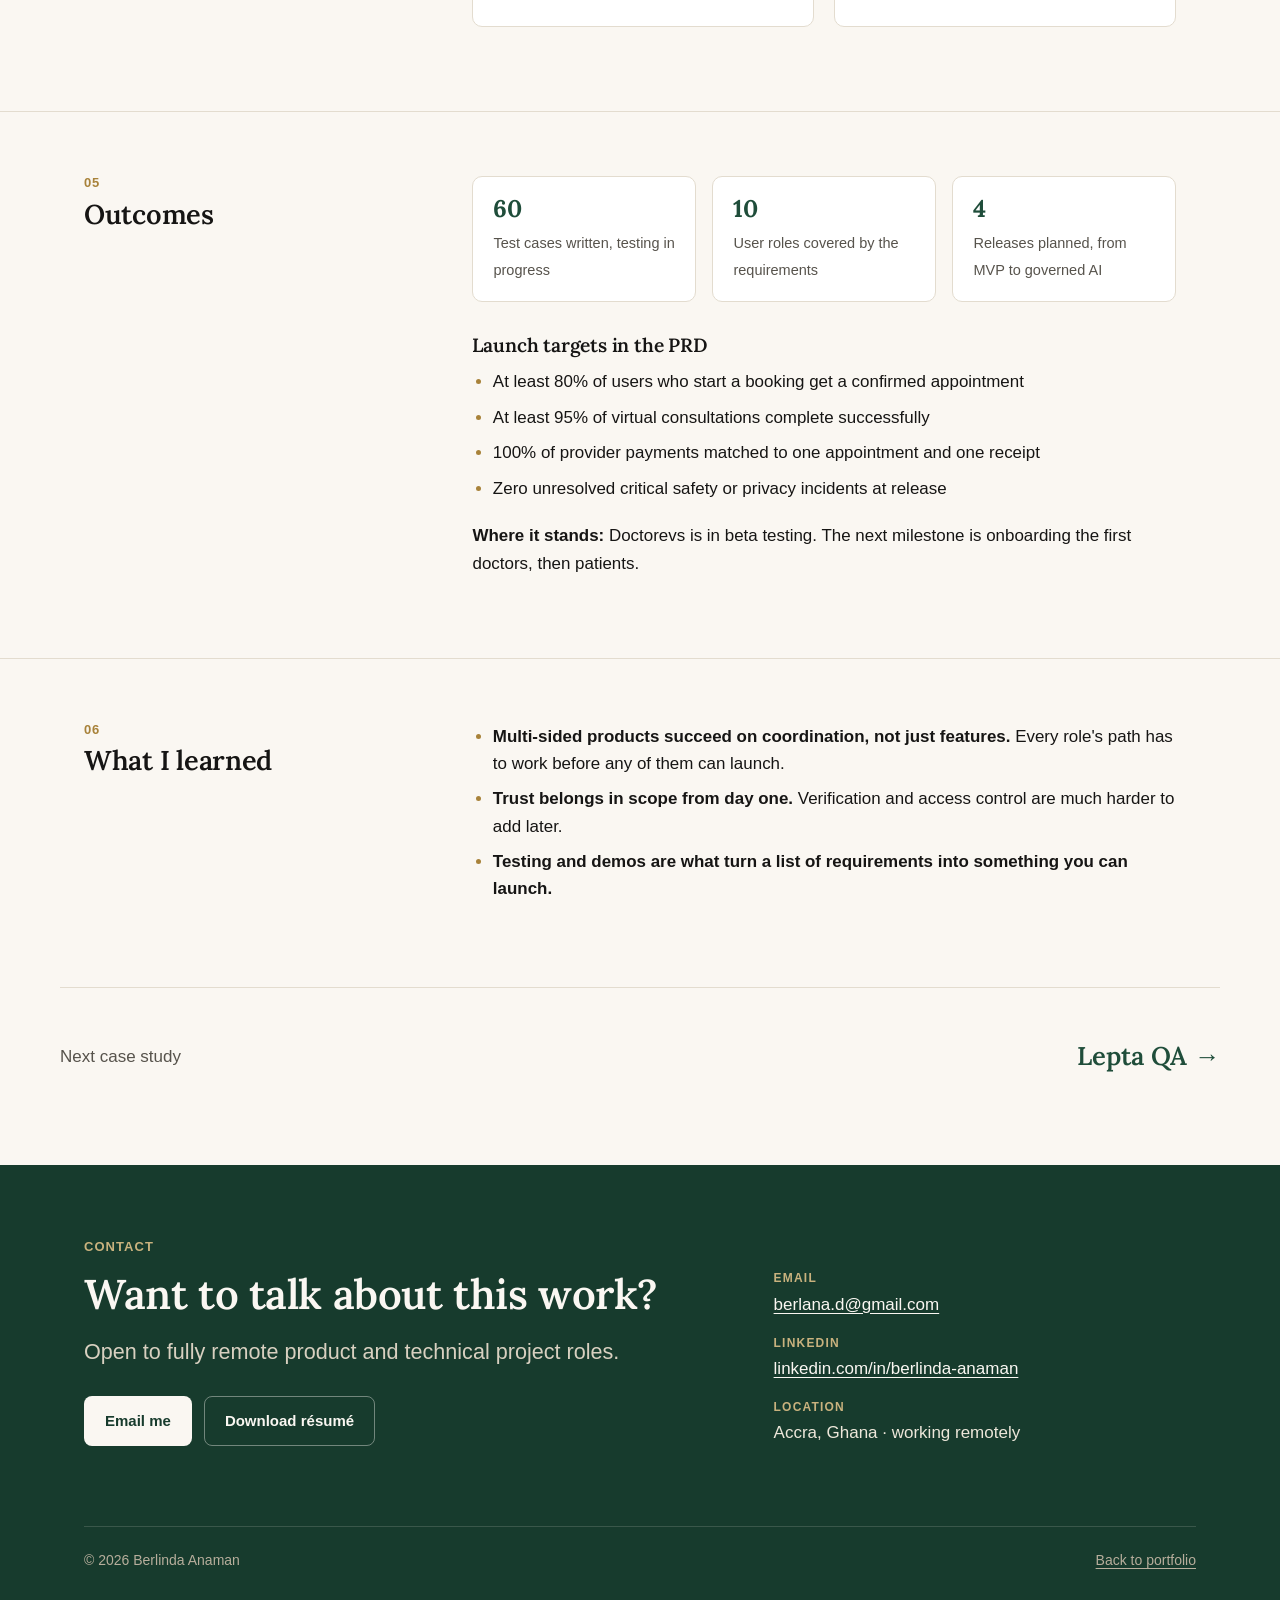
==== commit 727ff267: "updated portfolio" ====
--- a/work/doctorevs/index.html
+++ b/work/doctorevs/index.html
@@ -3,14 +3,14 @@
 <head>
 <meta charset="utf-8">
 <meta name="viewport" content="width=device-width, initial-scale=1">
-<title>Doctorevs — Berlinda Anaman, PMP</title>
-<meta name="description" content="Case study: product management for a multi-sided healthcare platform, from requirements through role-based workflows, testing and beta.">
+<title>Doctorevs | Berlinda Anaman, PMP</title>
+<meta name="description" content="Case study: product management for a multi-sided telemedicine platform, from PRD and role-based workflows to testing and beta.">
 <link rel="canonical" href="https://berlindaanaman.com/work/doctorevs/">
 <meta name="theme-color" content="#FAF7F2">
 <meta property="og:type" content="article">
 <meta property="og:site_name" content="Berlinda Anaman">
-<meta property="og:title" content="Doctorevs — Case study by Berlinda Anaman, PMP">
-<meta property="og:description" content="Case study: product management for a multi-sided healthcare platform, from requirements through role-based workflows, testing and beta.">
+<meta property="og:title" content="Doctorevs: a case study by Berlinda Anaman, PMP">
+<meta property="og:description" content="Case study: product management for a multi-sided telemedicine platform, from PRD and role-based workflows to testing and beta.">
 <meta property="og:url" content="https://berlindaanaman.com/work/doctorevs/">
 <meta property="og:image" content="https://berlindaanaman.com/assets/img/og.jpg">
 <meta property="og:image:width" content="1200">
@@ -39,62 +39,70 @@
 <section class="cs-hero">
   <div class="wrap">
     <a class="crumb" href="../../#work">← All work</a>
-    <div class="case-meta"><span class="badge pre">Pre-launch · beta testing</span><span class="sector">Healthtech · Multi-sided platform</span></div>
+    <div class="case-meta"><span class="badge pre">Beta testing</span><span class="sector">Healthtech · Multi-sided platform</span></div>
     <h1>Getting a multi-sided health platform ready for launch</h1>
-    <p class="lede">Doctorevs connects patients with doctors, facilities, pharmacies and laboratories, with appointments, video consultations, prescriptions and records in one place. It's in beta testing and hasn't onboarded real users yet.</p>
-    <dl class="facts"><div><dt>Role</dt><dd>Product manager</dd></div><div><dt>Team</dt><dd><span class="confirm">[BERLINDA TO CONFIRM: engineering, design, founders]</span></dd></div><div><dt>Stage</dt><dd>Pre-launch, beta testing</dd></div><div><dt>Timeline</dt><dd><span class="confirm">[BERLINDA TO CONFIRM: dates]</span></dd></div><div><dt>Product</dt><dd><a href="https://doctorevs.com/" target="_blank" rel="noopener">doctorevs.com ↗</a></dd></div></dl>
+    <p class="lede">Doctorevs is Medirevs' telemedicine platform. It connects patients with doctors, facilities, pharmacies and laboratories, with appointments, video consultations, prescriptions and records in one place. I've been its product manager since July 2026, on a volunteer basis, and it's now in beta testing.</p>
+    <dl class="facts"><div><dt>Role</dt><dd>Product manager (volunteer)</dd></div><div><dt>Company</dt><dd><a href="https://www.medirevs.com/" target="_blank" rel="noopener">Medirevs ↗</a></dd></div><div><dt>Team</dt><dd>10 people across leadership, engineering, design and clinical input</dd></div><div><dt>Stage</dt><dd>Beta testing</dd></div><div><dt>Timeline</dt><dd>Jul 2026 to present</dd></div><div><dt>Product</dt><dd><a href="https://doctorevs.com/" target="_blank" rel="noopener">doctorevs.com ↗</a></dd></div></dl>
     <figure class="cs-figure" style="margin-top:40px">
       <div class="shot"><img src="../../assets/img/doctorevs.jpg" width="800" height="500" alt="Doctorevs homepage: book appointments, consult by video, manage prescriptions and health records"></div>
-      <figcaption>The public site. Beta testing is under way before real users are onboarded.</figcaption>
+      <figcaption>The public site. Real users join after beta testing.</figcaption>
     </figure>
   </div>
 </section><section class="cs-section">
   <div class="wrap cs-grid">
     <h2><span class="num">01</span>The problem</h2>
     <div class="prose">
-<p>Getting care means finding a provider you can trust, booking them, consulting, then handling prescriptions, lab tests and records. Those steps usually live in different places.</p>
-<p>A platform that joins them up has to serve eight kinds of user at once, each needing different screens, permissions and steps:</p><div class="split eco">
-<div><h3>Care seekers</h3><ul><li>Patients</li></ul></div>
+<p>Getting care means finding a provider you can trust, booking them, consulting, then handling prescriptions, lab tests and records. Those steps usually live in different places, and often mean travel, queues and repeated paperwork.</p>
+<p>A platform that joins them up has to serve many kinds of user at once, each needing different screens, permissions and steps:</p><div class="split eco">
+<div><h3>Care seekers</h3><ul><li>Patients</li><li>Guardians</li></ul></div>
 <div><h3>Care providers</h3><ul><li>Doctors</li><li>Nurses</li><li>Facilities</li></ul></div>
 <div><h3>Fulfilment</h3><ul><li>Pharmacies</li><li>Laboratories</li></ul></div>
-<div><h3>Oversight</h3><ul><li>Administrators</li><li>Support</li></ul></div>
+<div><h3>Oversight</h3><ul><li>Administrators</li><li>Compliance</li><li>Support</li></ul></div>
 </div></div>
   </div>
 </section><section class="cs-section">
   <div class="wrap cs-grid">
-    <h2><span class="num">02</span>Evidence</h2>
+    <h2><span class="num">02</span>Requirements</h2>
     <div class="prose">
-<p>Requirements came from structured discussions with stakeholders across the roles above. I turned those conversations into documented requirements and user stories before the build, then into a release scope.</p>
-<p>Stakeholders and provider types consulted: <span class="confirm">[BERLINDA TO CONFIRM: number]</span>.</p></div>
+<p>I turned stakeholder discussions into a PRD and user stories, then into release scope. The first release is one dependable loop: find a verified provider, book, consult, get a prescription and follow-up, and keep a record of it.</p>
+<table class="plain"><thead><tr><th>Release</th><th>Outcome</th></tr></thead><tbody>
+<tr><td>MVP</td><td>Verified providers, booking, in-person and virtual consultations, records, prescriptions, notifications, admin</td></tr>
+<tr><td>Release 1</td><td>Dependants, referrals, lab orders and results, pharmacy fulfilment, ratings</td></tr>
+<tr><td>Release 2</td><td>Hospitals, clinics, labs, pharmacies, eye clinics and homecare as full partners</td></tr>
+<tr><td>Release 3</td><td>Clinician-assistive AI and approved integrations, subject to safety and regulatory approval</td></tr></tbody></table>
+<h3>Principles every requirement follows</h3>
+<ul><li><b>Safety before convenience.</b> Urgent symptoms get a clear escalation path.</li><li><b>Trust is visible.</b> Credentials and verification are clear before anyone books.</li><li><b>Clinicians decide.</b> Automation can help a workflow but never diagnoses or prescribes.</li><li><b>Mobile and low-bandwidth first.</b> Critical journeys work on common phones and weak connections.</li><li><b>Privacy by design.</b> Collect only what's needed, separate roles and audit sensitive activity.</li></ul></div>
   </div>
 </section><section class="cs-section">
   <div class="wrap cs-grid">
     <h2><span class="num">03</span>Decisions and trade-offs</h2>
-    <div class="prose"><div class="decision"><h3>Role-based workflows</h3><p><span class="k">Decision</span>Each role gets its own path and permissions. A patient books and consults; a pharmacy fulfils; an administrator oversees.</p><p><span class="k">Trade-off</span>Many more paths to design and test than a single shared flow.</p></div><div class="decision"><h3>Dynamic forms</h3><p><span class="k">Decision</span>Forms adapt to the role and service instead of one long form for everyone.</p><p><span class="k">Trade-off</span>More configuration and more test cases, for a simpler experience per user.</p></div><div class="decision"><h3>Beta before onboarding</h3><p><span class="k">Decision</span>Test every role path end to end in beta before real patients or providers join.</p><p><span class="k">Trade-off</span>Slower to market, but lower risk for a product that handles health information.</p></div><p class="muted" style="font-size:.95rem">Professional verification, role-based access and careful handling of records and prescriptions are design considerations built into scope. They are not claims of clinical, regulatory or security certification.</p></div>
+    <div class="prose"><div class="decision"><h3>Role-based workflows</h3><p><span class="k">Decision</span>Each role gets its own path and permissions. A patient books and consults, a pharmacy fulfils, an administrator oversees.</p><p><span class="k">Trade-off</span>Many more paths to design and test than a single shared flow.</p></div><div class="decision"><h3>Dynamic forms</h3><p><span class="k">Decision</span>Forms adapt to the role and service instead of one long form for everyone.</p><p><span class="k">Trade-off</span>More configuration and more test cases, for a simpler experience per user.</p></div><div class="decision"><h3>Clear safety lines</h3><p><span class="k">Decision</span>Emergency dispatch, autonomous diagnosis and unverified providers are explicitly out of scope.</p><p><span class="k">Trade-off</span>A narrower first release, but one that's safe to put in front of patients.</p></div><div class="decision"><h3>Beta before onboarding</h3><p><span class="k">Decision</span>Test every role path end to end before real patients or providers join.</p><p><span class="k">Trade-off</span>Slower to market, but lower risk for a product that handles health information.</p></div></div>
   </div>
 </section><section class="cs-section">
   <div class="wrap cs-grid">
     <h2><span class="num">04</span>Execution</h2>
     <div class="prose">
 <ol class="steps six">
-<li><h3>Requirements</h3><p>Stakeholder discussions into documented requirements</p></li>
+<li><h3>Requirements</h3><p>Stakeholder discussions into a PRD and user stories</p></li>
 <li><h3>Design</h3><p>Role-based workflows and dynamic forms</p></li>
 <li><h3>Build</h3><p>Engineering against the documented scope</p></li>
-<li><h3>Test</h3><p>QA, bug triage and fixes</p></li>
+<li><h3>Test</h3><p>60 test cases, QA and bug triage</p></li>
 <li><h3>Demo</h3><p>Stakeholder walkthroughs and feedback</p></li>
 <li><h3>Beta</h3><p>Where it is now, before launch</p></li>
 </ol>
 <div class="two-shots">
 <figure><div class="shot"><img src="../../assets/img/doctorevs-how.jpg" width="800" height="438" alt="Doctorevs how it works: sign up, find and connect, manage health" loading="lazy"></div><figcaption>The core journey, in three steps.</figcaption></figure>
-<figure><div class="shot"><img src="../../assets/img/dieti-analysis.jpg" width="800" height="385" alt="Dieti analysis preview showing a meal score, calories, protein and fibre" loading="lazy"></div><figcaption>Dieti, AI nutrition analysis in the same ecosystem.</figcaption></figure>
+<figure><div class="shot"><img src="../../assets/img/dieti-analysis.jpg" width="800" height="385" alt="Dieti analysis preview showing a meal score, calories, protein and fibre" loading="lazy"></div><figcaption>Dieti, Medirevs' AI nutrition app. I'm its product manager too, and it's also in beta.</figcaption></figure>
 </div>
-<div class="split"><div><h3>What I did</h3><ul><li>Turned stakeholder discussions into structured requirements and release scope</li><li>Defined the role-based workflows and dynamic forms with the team</li><li>Ran product testing, QA and bug triage across roles</li><li>Kept product documentation and action items in Confluence</li><li>Ran stakeholder demos and folded feedback back in</li><li>Planned doctor engagement and early-user strategy for launch</li></ul></div><div><h3 style="color:var(--faint)">What the team did</h3><ul><li>Engineers built the platform</li><li>Design shaped the role-based interfaces</li><li>Clinical and domain input: <span class="confirm">[BERLINDA TO CONFIRM: who]</span></li></ul></div></div></div>
+<div class="split"><div><h3>What I did</h3><ul><li>Wrote the PRD and user stories, and set the release scope from MVP to Release 3</li><li>Defined the role-based workflows and dynamic forms with the team</li><li>Wrote 60 test cases across role-based workflows and run testing, QA and bug triage in Lepta QA</li><li>Set launch targets, such as at least 80% booking completion and 95% successful virtual consultations</li><li>Keep product documentation and action items in Confluence and Jira</li><li>Run stakeholder demos and fold feedback back into scope</li><li>Planned doctor engagement and the early-user strategy for launch</li></ul></div><div><h3 style="color:var(--faint)">What the team did</h3><ul><li>Founders and product leadership set the vision and priorities</li><li>Engineers build the platform and integrations</li><li>Design shapes the role-based interfaces</li><li>Clinical and domain experts guide care logic and provider needs</li></ul></div></div></div>
   </div>
 </section><section class="cs-section">
   <div class="wrap cs-grid">
     <h2><span class="num">05</span>Outcomes</h2>
-    <div class="prose"><div class="outcomes"><div><b>Beta</b><span>Role-based workflows being tested end to end</span></div><div><b><span class="confirm">[BERLINDA TO CONFIRM: number]</span></b><span>Test cases run / bugs triaged</span></div><div><b><span class="confirm">[BERLINDA TO CONFIRM: number]</span></b><span>Releases shipped to beta</span></div></div>
-<p><b>Where it stands:</b> Doctorevs is in beta testing and hasn't onboarded real users yet. The next milestone is onboarding the first doctors, then patients.</p></div>
+    <div class="prose"><div class="outcomes"><div><b>60</b><span>Test cases written, testing in progress</span></div><div><b>10</b><span>User roles covered by the requirements</span></div><div><b>4</b><span>Releases planned, from MVP to governed AI</span></div></div>
+<h3>Launch targets in the PRD</h3>
+<ul><li>At least 80% of users who start a booking get a confirmed appointment</li><li>At least 95% of virtual consultations complete successfully</li><li>100% of provider payments matched to one appointment and one receipt</li><li>Zero unresolved critical safety or privacy incidents at release</li></ul>
+<p><b>Where it stands:</b> Doctorevs is in beta testing. The next milestone is onboarding the first doctors, then patients.</p></div>
   </div>
 </section><section class="cs-section">
   <div class="wrap cs-grid">
@@ -102,9 +110,9 @@
     <div class="prose">
 <ul><li><b>Multi-sided products succeed on coordination, not just features.</b> Every role's path has to work before any of them can launch.</li>
 <li><b>Trust belongs in scope from day one.</b> Verification and access control are much harder to add later.</li>
-<li><b>Testing and demos turn requirements into readiness.</b></li></ul></div>
+<li><b>Testing and demos are what turn a list of requirements into something you can launch.</b></li></ul></div>
   </div>
-</section><div class="wrap next"><span class="muted">Next case study</span><a class="big" href="../transparent-rentals/">Transparent Rentals →</a></div>
+</section><div class="wrap next"><span class="muted">Next case study</span><a class="big" href="../lepta-qa/">Lepta QA →</a></div>
 </main>
 <footer id="contact" class="contact" style="padding-top:72px">
   <div class="wrap">
@@ -112,7 +120,7 @@
       <div>
         <p class="eyebrow" style="color:#C9B27E">Contact</p>
         <h2>Want to talk about this work?</h2>
-        <p class="lede" style="margin-top:18px">Open to fully remote product and technical project roles, with 3 weeks' notice.</p>
+        <p class="lede" style="margin-top:18px">Open to fully remote product and technical project roles.</p>
         <div class="btns">
           <a class="btn btn-primary" href="mailto:berlana.d@gmail.com">Email me</a>
           <a class="btn btn-secondary" href="../../resume/Berlinda-Anaman-Resume.pdf" download>Download résumé</a>
--- a/assets/css/style.css
+++ b/assets/css/style.css
@@ -250,3 +250,28 @@
 .prose .steps.six p{font-size:14px;line-height:1.45}
 .prose .steps.six h3{font-size:1.05rem;margin:0 0 6px}
 .prose .steps.six li{padding-right:12px}
+
+/* v2 additions */
+.steps.four{grid-template-columns:repeat(4,1fr);margin-bottom:36px}
+@media (max-width:900px){.steps.four{grid-template-columns:1fr 1fr;row-gap:28px}}
+@media (max-width:640px){.steps.four{grid-template-columns:1fr}}
+.prose .steps.four p{font-size:14.5px;line-height:1.5}
+.prose .steps.four h3{font-size:1.05rem;margin:0 0 6px}
+.prose .steps.four li{padding-right:14px}
+.outcomes.four{grid-template-columns:repeat(2,1fr)}
+@media (max-width:900px){.outcomes.four{grid-template-columns:1fr}}
+.bars{display:grid;gap:10px;margin:6px 0 14px;background:var(--card);border:1px solid var(--rule);border-radius:var(--radius);padding:20px 22px}
+.bars h3{font-family:var(--sans);font-size:13px;font-weight:600;letter-spacing:.08em;text-transform:uppercase;color:var(--green);margin:0 0 4px}
+.bar{display:grid;grid-template-columns:96px 1fr 44px;align-items:center;gap:12px;font-size:15px}
+.bar i{display:block;height:12px;background:var(--surface);border-radius:6px;position:relative;overflow:hidden}
+.bar i::after{content:"";position:absolute;left:0;top:0;bottom:0;width:var(--w);background:var(--green);border-radius:6px}
+.bar b{text-align:right;font-variant-numeric:tabular-nums;font-weight:600}
+.status{list-style:none;padding:0;margin:0 0 1.2em;background:var(--card);border:1px solid var(--rule);border-radius:var(--radius);padding:16px 22px}
+.status li{position:relative;padding:5px 0 5px 30px;font-size:15.5px;border-bottom:1px solid var(--rule)}
+.status li:last-child{border-bottom:0}
+.status li::before{content:"✓";position:absolute;left:2px;top:5px;color:var(--green);font-weight:700}
+.status li.prog::before{content:"●";color:var(--gold);font-size:12px;top:8px}
+.status li.pend::before{content:"○";color:var(--faint)}
+.status li span{color:var(--faint);font-size:13.5px;margin-left:6px}
+.callout{background:var(--green-soft);border-left:3px solid var(--green);border-radius:0 var(--radius) var(--radius) 0;padding:16px 20px;margin:0 0 1.2em}
+.callout p{margin:0}
